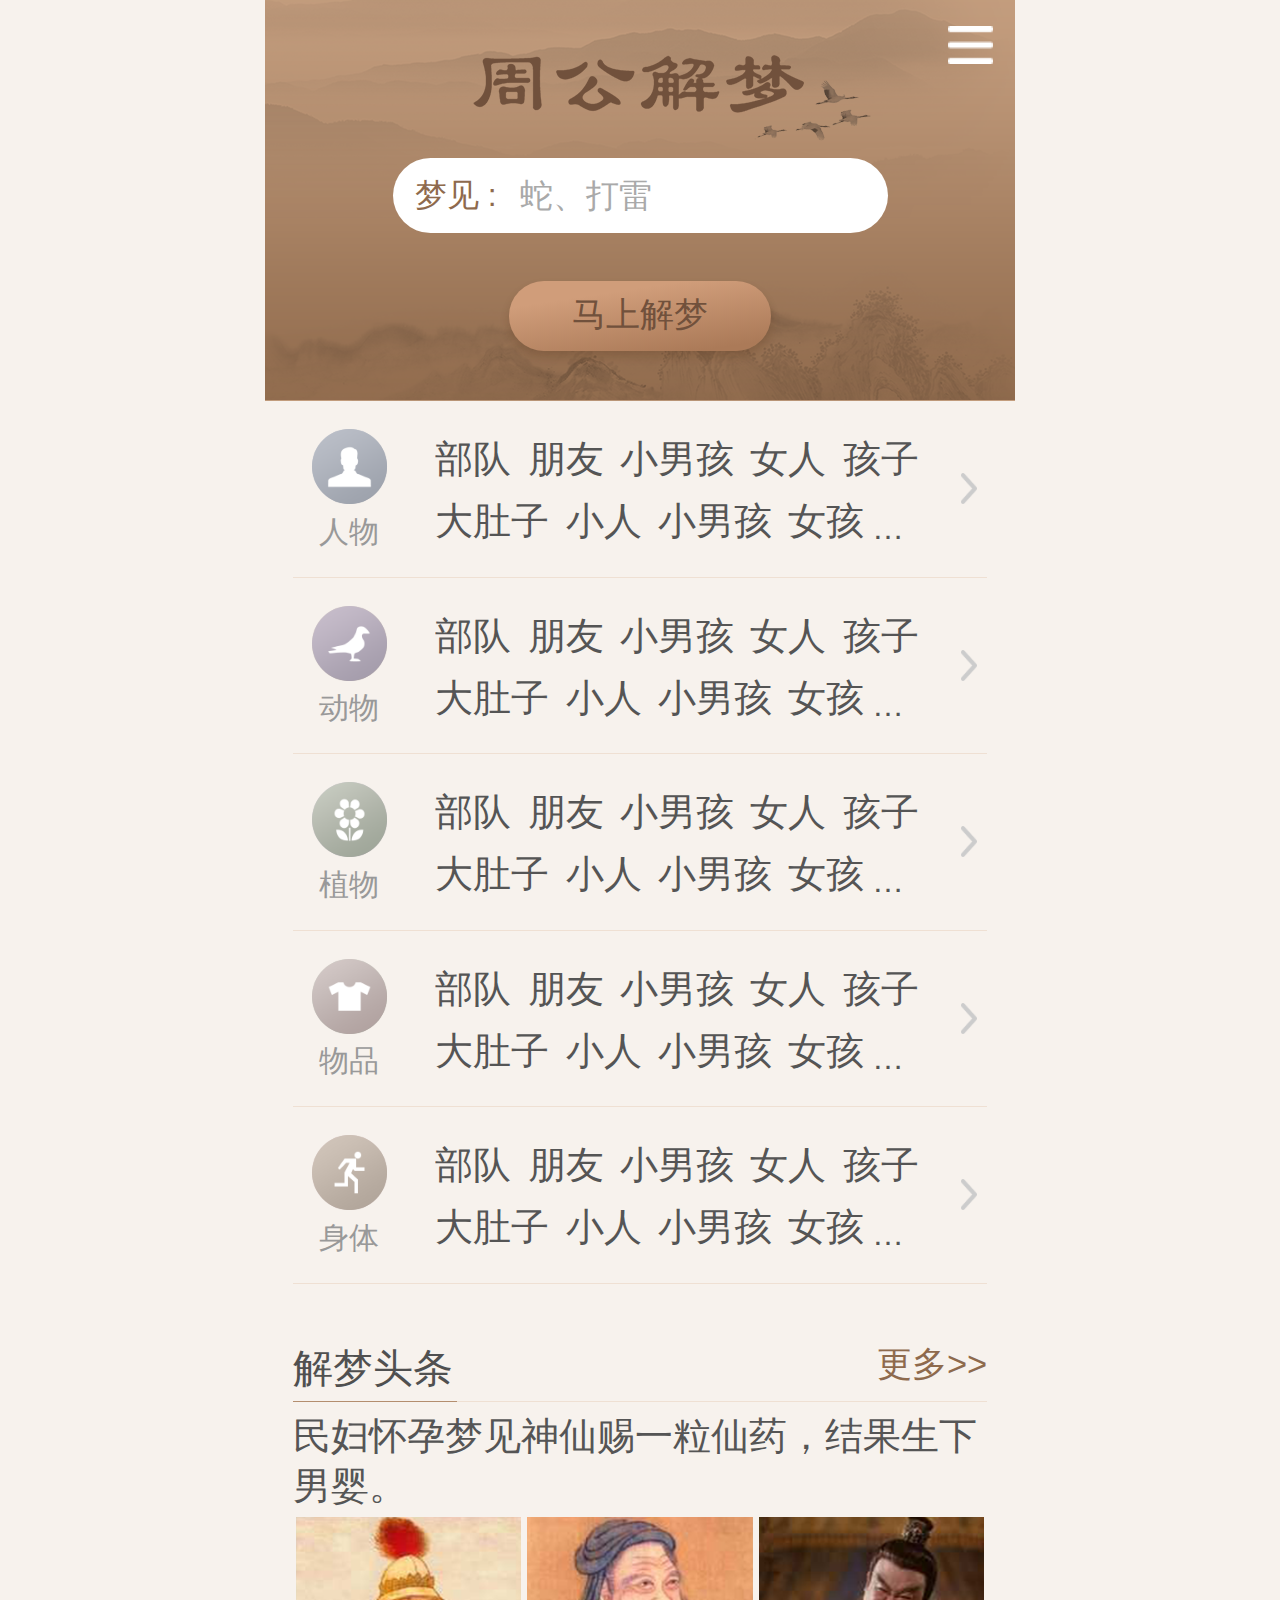
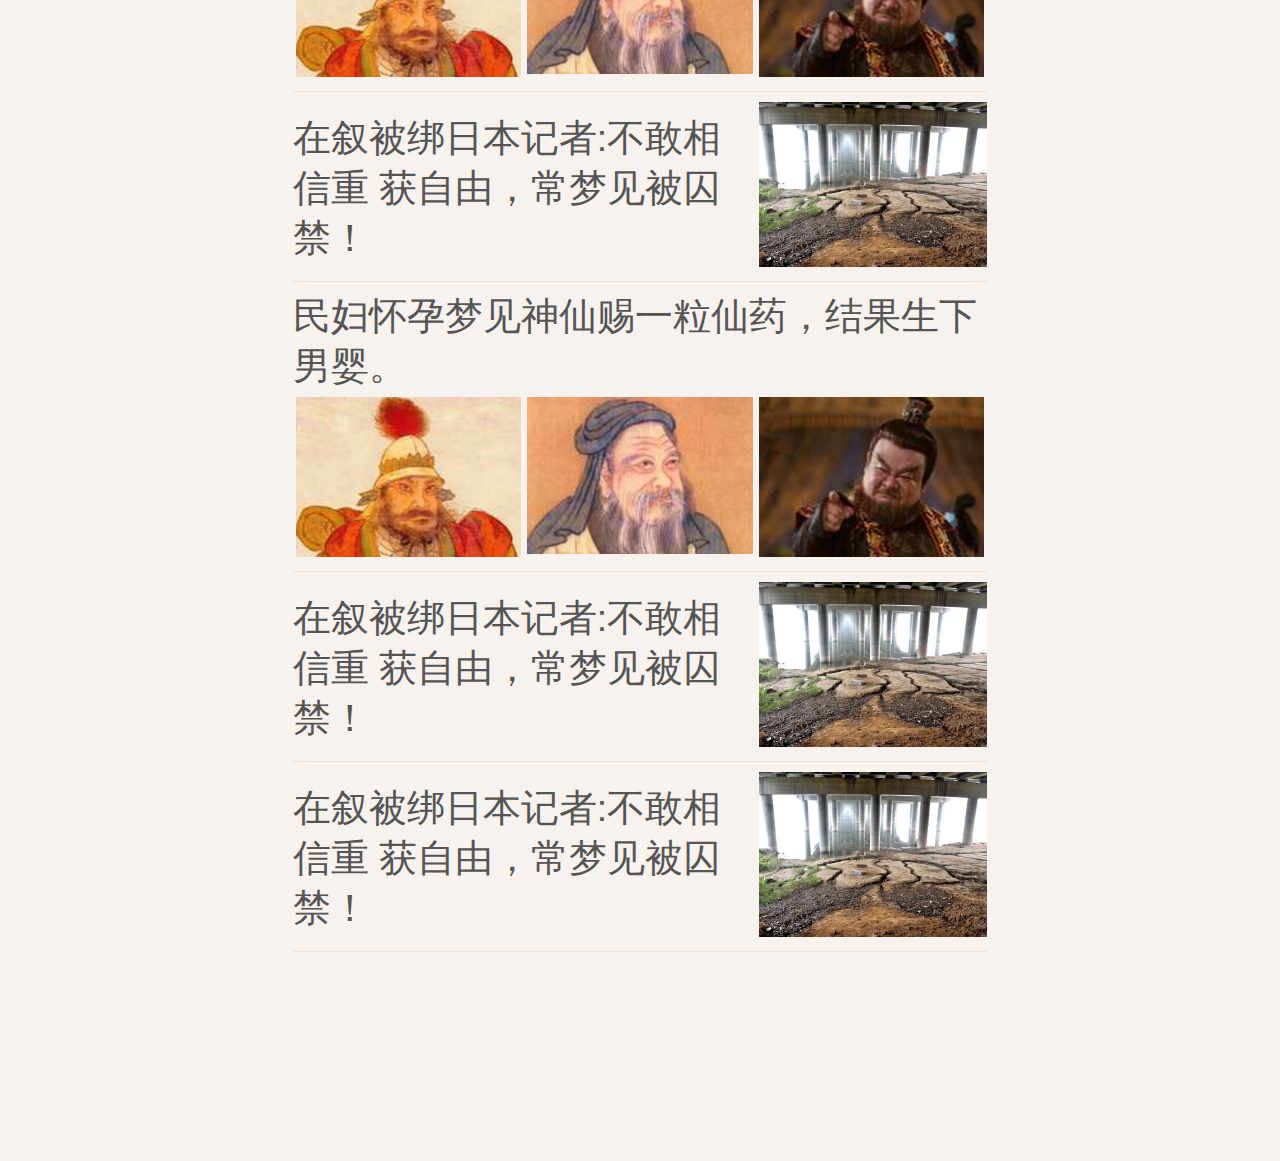
==== index.html @ 62288075 "解梦页面" ====
<!DOCTYPE html>
<html>
  <head>
    <meta charset="utf-8">
    <title>首页</title>
    <meta name="keywords" content="keyword1,keyword2,keyword3">
    <meta name="description" content="this is my page">
    <meta name="content-type" content="text/html; charset=UTF-8">
    <meta name="viewport" content="width=device-width, initial-scale=1.0, minimum-scale=1.0, user-scalable=no" />
	  <link rel="stylesheet" type="text/css" href="./css/index.css">

  </head>
  <body>
	<div class="wrapper">
    <header>
      <span><em></em></span>
    </header>
    <div class="mpart">
      <div class="tbox">
        <form action="">
          <div class="inpbox"><label>梦见 :</label>
            <div class="dream"><input type="text" class="is_must" placeholder="蛇、打雷" value=""></div>
          </div>
          <button class="submit">马上解梦</button>
        </form>
      </div>
    </div>
    <div class="jiemeng_list">
      <ul>
        <li>
          <a href="#" class="more"></a>
          <strong><a href="#"><em><i></i></em>人物</a></strong>
          <p>
            <a href="#">部队</a>
            <a href="#">朋友</a>
            <a href="#">小男孩</a>
            <a href="#">女人</a>
            <a href="#">孩子</a>
            <a href="#">大肚子</a>
            <a href="#">小人</a>
            <a href="#">小男孩</a>
            <a href="#">女孩</a>
            <a href="#">男朋友</a>
          </p>
        </li>
        <li>
          <a href="#" class="more"></a>
          <strong><a href="#"><em><i></i></em>动物</a></strong>
          <p>
            <a href="#">部队</a>
            <a href="#">朋友</a>
            <a href="#">小男孩</a>
            <a href="#">女人</a>
            <a href="#">孩子</a>
            <a href="#">大肚子</a>
            <a href="#">小人</a>
            <a href="#">小男孩</a>
            <a href="#">女孩</a>
            <a href="#">男朋友</a>
          </p>
        </li>
        <li>
          <a href="#" class="more"></a>
          <strong><a href="#"><em><i></i></em>植物</a></strong>
          <p>
            <a href="#">部队</a>
            <a href="#">朋友</a>
            <a href="#">小男孩</a>
            <a href="#">女人</a>
            <a href="#">孩子</a>
            <a href="#">大肚子</a>
            <a href="#">小人</a>
            <a href="#">小男孩</a>
            <a href="#">女孩</a>
            <a href="#">男朋友</a>
          </p>
        </li>
        <li>
          <a href="#" class="more"></a>
          <strong><a href="#"><em><i></i></em>物品</a></strong>
          <p>
            <a href="#">部队</a>
            <a href="#">朋友</a>
            <a href="#">小男孩</a>
            <a href="#">女人</a>
            <a href="#">孩子</a>
            <a href="#">大肚子</a>
            <a href="#">小人</a>
            <a href="#">小男孩</a>
            <a href="#">女孩</a>
            <a href="#">男朋友</a>
          </p>
        </li>
        <li>
          <a href="#" class="more"></a>
          <strong><a href="#"><em><i></i></em>身体</a></strong>
          <p>
            <a href="#">部队</a>
            <a href="#">朋友</a>
            <a href="#">小男孩</a>
            <a href="#">女人</a>
            <a href="#">孩子</a>
            <a href="#">大肚子</a>
            <a href="#">小人</a>
            <a href="#">小男孩</a>
            <a href="#">女孩</a>
            <a href="#">男朋友</a>
          </p>
        </li>
      </ul>
    </div>
    <div class="section-title">
      <h2 class="headline">
        <span class="headlineMore"><a href="#">更多>></a></span>解梦头条<span class="line"></span>
      </h2>
      <div class="headlineList">
        <p><a href="#">民妇怀孕梦见神仙赐一粒仙药，结果生下男婴。</a></p>
        <ul>
          <li><a href="#"><img src="./images/001.png" alt=""/></a></li>
          <li><a href="#"><img src="./images/002.png" alt=""/></a></li>
          <li><a href="#"><img src="./images/003.png" alt=""/></a></li>
        </ul>
      </div>
      <div class="headlineList adList">
         <dl>
           <dd><a href="#">在叙被绑日本记者:不敢相信重 获自由，常梦见被囚禁！</a></dd>
           <dt><a href="#"><img src="./images/000.png" alt=""/></a></dt>
         </dl>
      </div>
      <div class="headlineList">
        <p><a href="#">民妇怀孕梦见神仙赐一粒仙药，结果生下男婴。</a></p>
        <ul>
          <li><a href="#"><img src="./images/001.png" alt=""/></a></li>
          <li><a href="#"><img src="./images/002.png" alt=""/></a></li>
          <li><a href="#"><img src="./images/003.png" alt=""/></a></li>
        </ul>
      </div>
      <div class="headlineList adList">
        <dl>
          <dd><a href="#">在叙被绑日本记者:不敢相信重 获自由，常梦见被囚禁！</a></dd>
          <dt><a href="#"><img src="./images/000.png" alt=""/></a></dt>
        </dl>
      </div>
      <div class="headlineList adList">
        <dl>
          <dd><a href="#">在叙被绑日本记者:不敢相信重 获自由，常梦见被囚禁！</a></dd>
          <dt><a href="#"><img src="./images/000.png" alt=""/></a></dt>
        </dl>
      </div>
    </div>


	</div>
  </body>
  <script src="./js/jquery.js"></script>
  <script src="./js/public.js"></script>
</html>
---- css/index.css ----
﻿@import "./commer.css";
@import "./list.css";
.jiemeng_list {
  margin:0 0.37rem;
}
.jiemeng_list ul li{
  border-bottom: 1px solid #efe0d3;
  padding:0.37rem 0;
}
.jiemeng_list ul li a.more{
  float:right;
  background:url(../images/arrow.png) no-repeat center;
  background-size:0.208rem 0.417rem;
  display:inline-block;
  width:0.5rem;
  height:1.6rem;
  margin-top: 0;
}
.jiemeng_list ul li strong{
  font-size: 0.36rem;
  text-align: center;
  display:block;
  float:left;
  width:1.5rem;
  font-weight: normal;
}
.jiemeng_list ul li strong a{
  color:#999;
  display:block;
  font-size: 0.4rem;
}
.jiemeng_list ul li strong em {
  display:block;
  width:1rem;
  height:1rem;
  border-radius: 1rem;
  margin:0 auto 0.1rem;
}
.jiemeng_list ul li p{
  margin-left:1.9rem;
  line-height: 0.8rem;
  height:1.6rem;
  display: -webkit-box;
  -webkit-box-orient: vertical;
  -webkit-line-clamp:2;
  overflow: hidden;
}
.jiemeng_list ul li p a{
  display:inline-block;
  margin-right: 0.1rem;
  font-size: 0.5rem;
}
.jiemeng_list ul li:nth-child(5n+1) strong em{
  background: -webkit-gradient(linear, 126% 100%, 68% 0%, from(#818792), to(#b9bec8));
}
.jiemeng_list ul li:nth-child(5n+2) strong em{
  background: -webkit-gradient(linear,126% 100%, 68% 0%,from(#978A80),to(#d4c8bc));
}
.jiemeng_list ul li:nth-child(5n+3) strong em{
  background: -webkit-gradient(linear, 126% 100%, 68% 0%, from(#8A8494), to(#c9bfcd));
}
.jiemeng_list ul li:nth-child(5n+4) strong em{
  background: -webkit-gradient(linear, 126% 100%, 68% 0%, from(#858C7F), to(#c9cfc3));
}
.jiemeng_list ul li:nth-child(5n+5) strong em{
  background: -webkit-gradient(linear, 126% 100%, 68% 0%, from(#A38F8F), to(#d3bebc));
}
.jiemeng_list ul li strong em i{
  display:block;
  width: 1rem;
  height: 1rem;
}
.jiemeng_list ul li:nth-child(1) strong em i{
  background:url(../images/type/renwu.png) no-repeat 0 0;
  background-size: 1rem 1rem;
}
.jiemeng_list ul li:nth-child(2) strong em i{
  background:url(../images/type/dongwu.png) no-repeat 0 0;
  background-size: 1rem 1rem;
}
.jiemeng_list ul li:nth-child(3) strong em i{
  background:url(../images/type/zhiwu.png) no-repeat 0 0;
  background-size: 1rem 1rem;
}
.jiemeng_list ul li:nth-child(4) strong em i{
  background:url(../images/type/wupin.png) no-repeat 0 0;
  background-size: 1rem 1rem;
}
.jiemeng_list ul li:nth-child(5) strong em i{
  background:url(../images/type/shenti.png) no-repeat 0 0;
  background-size: 1rem 1rem;
}
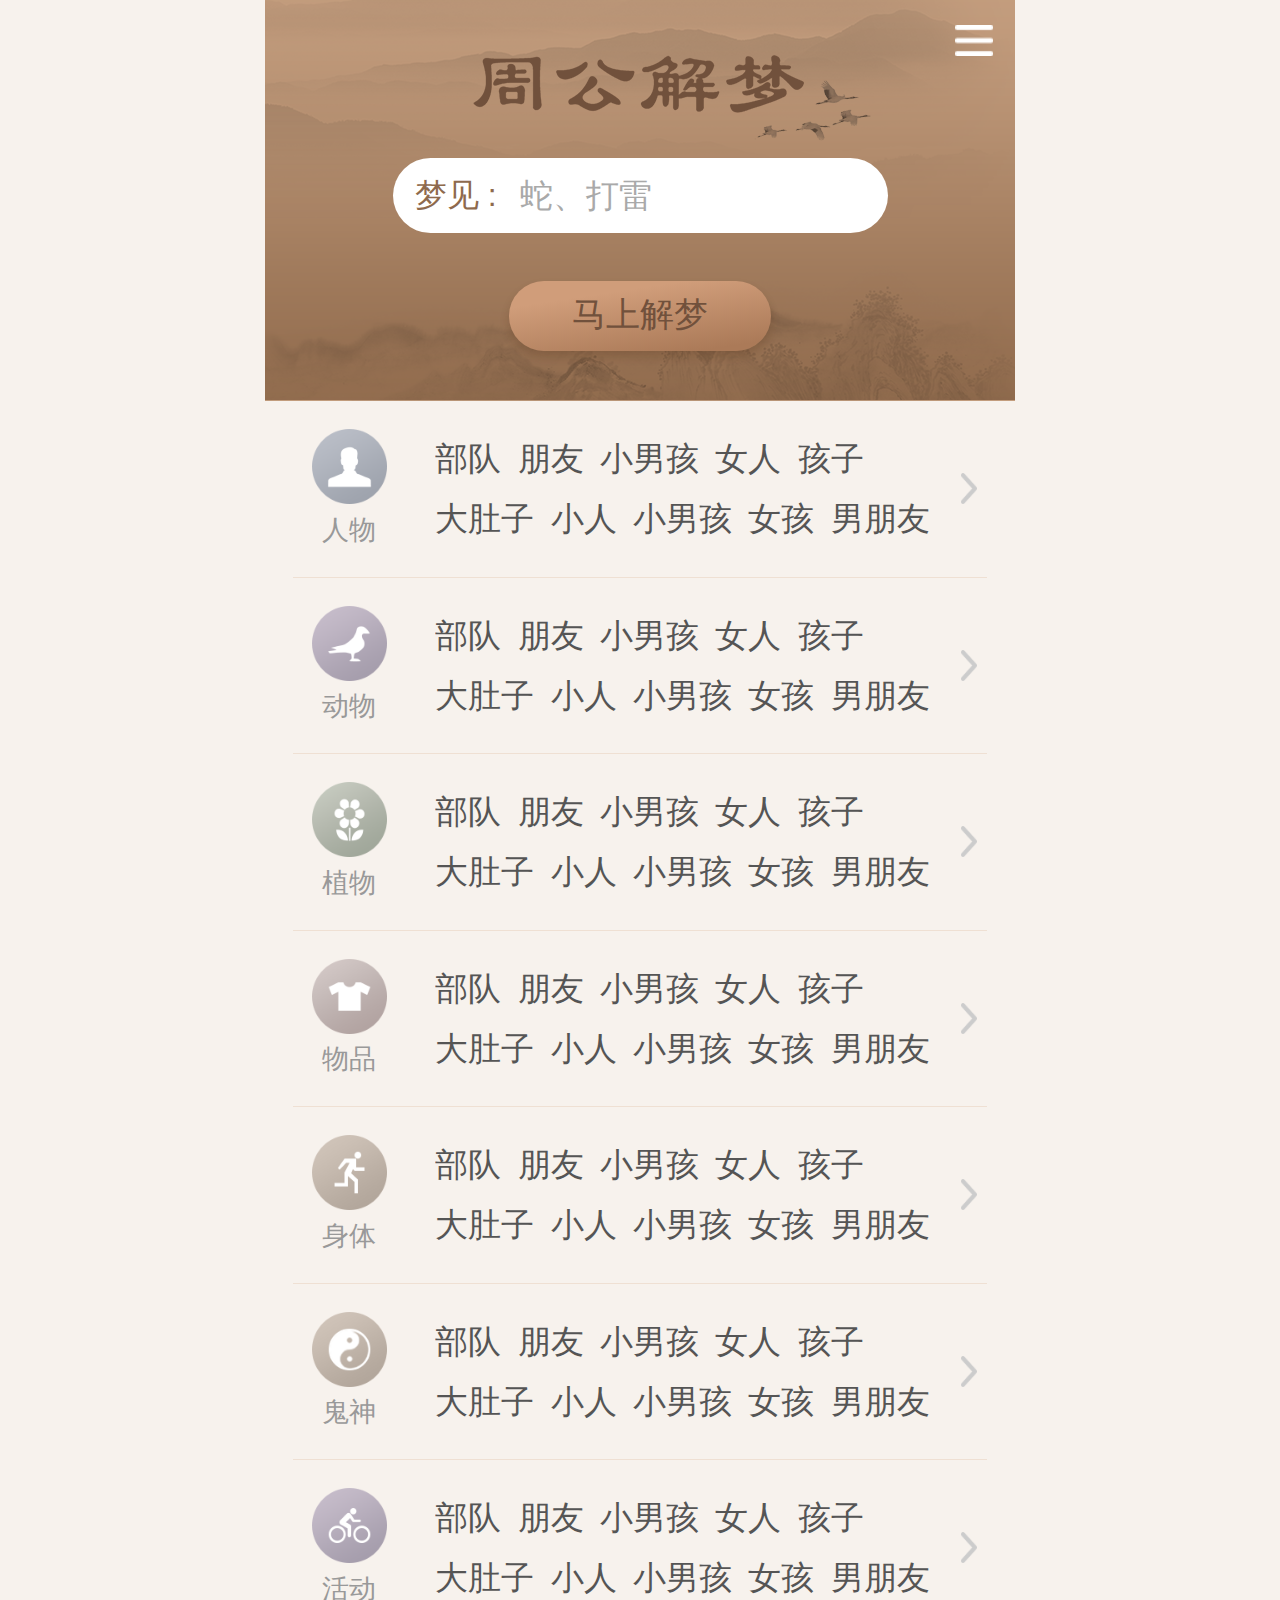
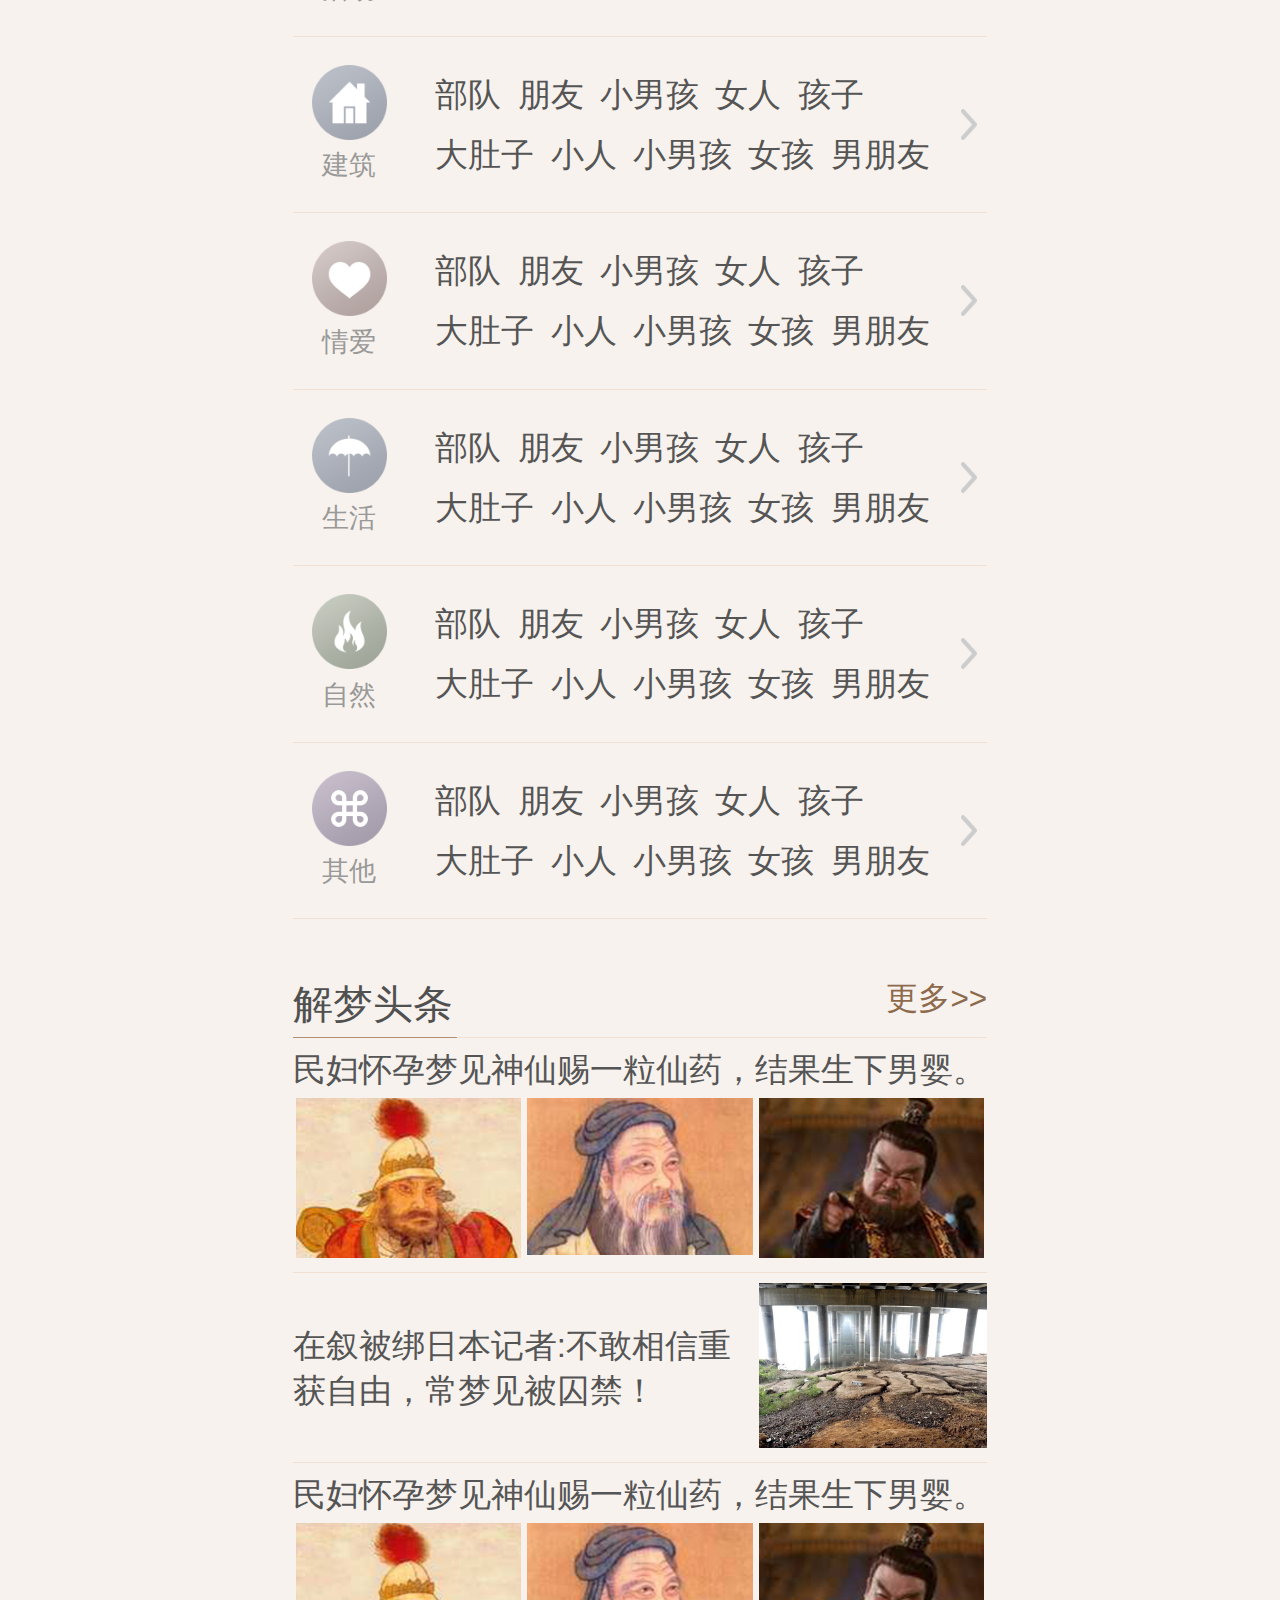
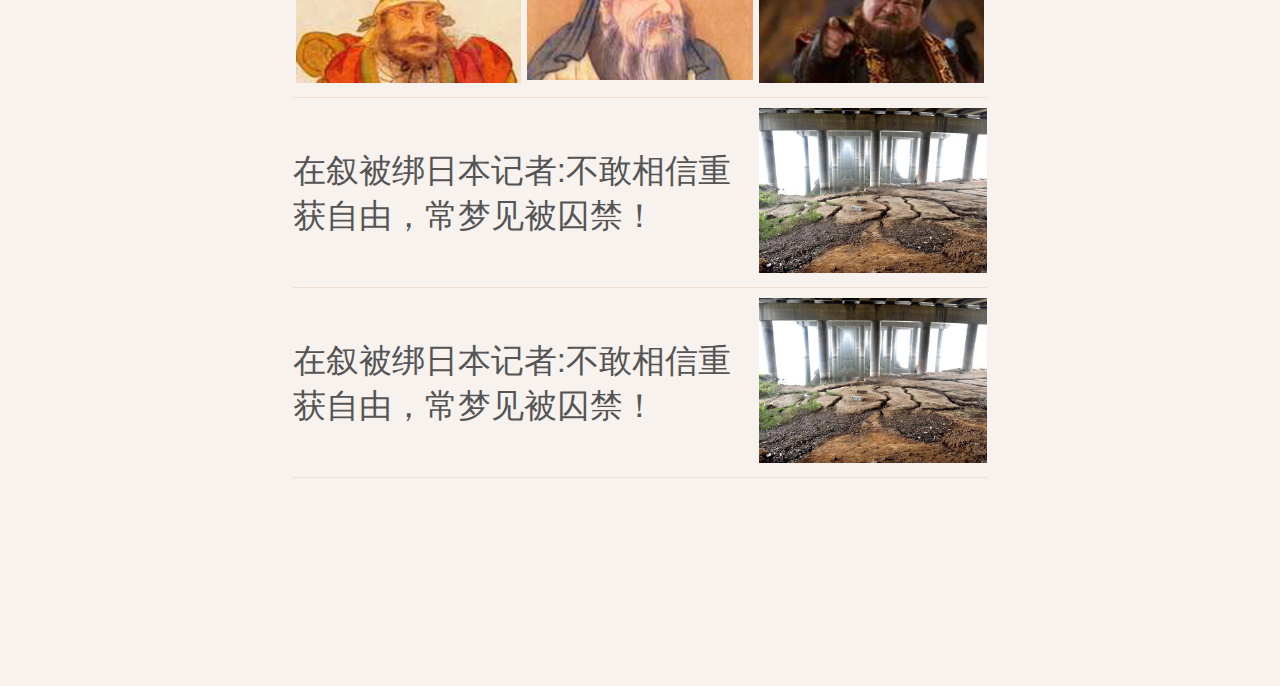
==== commit 642b9d1c: "样式优化" ====
--- a/index.html
+++ b/index.html
@@ -107,6 +107,118 @@
             <a href="#">男朋友</a>
           </p>
         </li>
+        <li>
+          <a href="#" class="more"></a>
+          <strong><a href="#"><em><i></i></em>鬼神</a></strong>
+          <p>
+            <a href="#">部队</a>
+            <a href="#">朋友</a>
+            <a href="#">小男孩</a>
+            <a href="#">女人</a>
+            <a href="#">孩子</a>
+            <a href="#">大肚子</a>
+            <a href="#">小人</a>
+            <a href="#">小男孩</a>
+            <a href="#">女孩</a>
+            <a href="#">男朋友</a>
+          </p>
+        </li>
+        <li>
+          <a href="#" class="more"></a>
+          <strong><a href="#"><em><i></i></em>活动</a></strong>
+          <p>
+            <a href="#">部队</a>
+            <a href="#">朋友</a>
+            <a href="#">小男孩</a>
+            <a href="#">女人</a>
+            <a href="#">孩子</a>
+            <a href="#">大肚子</a>
+            <a href="#">小人</a>
+            <a href="#">小男孩</a>
+            <a href="#">女孩</a>
+            <a href="#">男朋友</a>
+          </p>
+        </li>
+        <li>
+          <a href="#" class="more"></a>
+          <strong><a href="#"><em><i></i></em>建筑</a></strong>
+          <p>
+            <a href="#">部队</a>
+            <a href="#">朋友</a>
+            <a href="#">小男孩</a>
+            <a href="#">女人</a>
+            <a href="#">孩子</a>
+            <a href="#">大肚子</a>
+            <a href="#">小人</a>
+            <a href="#">小男孩</a>
+            <a href="#">女孩</a>
+            <a href="#">男朋友</a>
+          </p>
+        </li>
+        <li>
+          <a href="#" class="more"></a>
+          <strong><a href="#"><em><i></i></em>情爱</a></strong>
+          <p>
+            <a href="#">部队</a>
+            <a href="#">朋友</a>
+            <a href="#">小男孩</a>
+            <a href="#">女人</a>
+            <a href="#">孩子</a>
+            <a href="#">大肚子</a>
+            <a href="#">小人</a>
+            <a href="#">小男孩</a>
+            <a href="#">女孩</a>
+            <a href="#">男朋友</a>
+          </p>
+        </li>
+        <li>
+          <a href="#" class="more"></a>
+          <strong><a href="#"><em><i></i></em>生活</a></strong>
+          <p>
+            <a href="#">部队</a>
+            <a href="#">朋友</a>
+            <a href="#">小男孩</a>
+            <a href="#">女人</a>
+            <a href="#">孩子</a>
+            <a href="#">大肚子</a>
+            <a href="#">小人</a>
+            <a href="#">小男孩</a>
+            <a href="#">女孩</a>
+            <a href="#">男朋友</a>
+          </p>
+        </li>
+        <li>
+          <a href="#" class="more"></a>
+          <strong><a href="#"><em><i></i></em>自然</a></strong>
+          <p>
+            <a href="#">部队</a>
+            <a href="#">朋友</a>
+            <a href="#">小男孩</a>
+            <a href="#">女人</a>
+            <a href="#">孩子</a>
+            <a href="#">大肚子</a>
+            <a href="#">小人</a>
+            <a href="#">小男孩</a>
+            <a href="#">女孩</a>
+            <a href="#">男朋友</a>
+          </p>
+        </li>
+        <li>
+          <a href="#" class="more"></a>
+          <strong><a href="#"><em><i></i></em>其他</a></strong>
+          <p>
+            <a href="#">部队</a>
+            <a href="#">朋友</a>
+            <a href="#">小男孩</a>
+            <a href="#">女人</a>
+            <a href="#">孩子</a>
+            <a href="#">大肚子</a>
+            <a href="#">小人</a>
+            <a href="#">小男孩</a>
+            <a href="#">女孩</a>
+            <a href="#">男朋友</a>
+          </p>
+        </li>
       </ul>
     </div>
     <div class="section-title">
--- a/css/index.css
+++ b/css/index.css
@@ -27,7 +27,7 @@
 .jiemeng_list ul li strong a{
   color:#999;
   display:block;
-  font-size: 0.4rem;
+  font-size: 0.36rem;
 }
 .jiemeng_list ul li strong em {
   display:block;
@@ -48,23 +48,23 @@
 .jiemeng_list ul li p a{
   display:inline-block;
   margin-right: 0.1rem;
-  font-size: 0.5rem;
+  font-size: 0.44rem;
 }
-.jiemeng_list ul li:nth-child(5n+1) strong em{
-  background: -webkit-gradient(linear, 126% 100%, 68% 0%, from(#818792), to(#b9bec8));
-}
-.jiemeng_list ul li:nth-child(5n+2) strong em{
-  background: -webkit-gradient(linear,126% 100%, 68% 0%,from(#978A80),to(#d4c8bc));
-}
-.jiemeng_list ul li:nth-child(5n+3) strong em{
-  background: -webkit-gradient(linear, 126% 100%, 68% 0%, from(#8A8494), to(#c9bfcd));
-}
-.jiemeng_list ul li:nth-child(5n+4) strong em{
-  background: -webkit-gradient(linear, 126% 100%, 68% 0%, from(#858C7F), to(#c9cfc3));
-}
-.jiemeng_list ul li:nth-child(5n+5) strong em{
-  background: -webkit-gradient(linear, 126% 100%, 68% 0%, from(#A38F8F), to(#d3bebc));
-}
+/*.jiemeng_list ul li:nth-child(5n+1) strong em{*/
+  /*background: -webkit-gradient(linear, 126% 100%, 68% 0%, from(#818792), to(#b9bec8));*/
+/*}*/
+/*.jiemeng_list ul li:nth-child(5n+2) strong em{*/
+  /*background: -webkit-gradient(linear,126% 100%, 68% 0%,from(#978A80),to(#d4c8bc));*/
+/*}*/
+/*.jiemeng_list ul li:nth-child(5n+3) strong em{*/
+  /*background: -webkit-gradient(linear, 126% 100%, 68% 0%, from(#8A8494), to(#c9bfcd));*/
+/*}*/
+/*.jiemeng_list ul li:nth-child(5n+4) strong em{*/
+  /*background: -webkit-gradient(linear, 126% 100%, 68% 0%, from(#858C7F), to(#c9cfc3));*/
+/*}*/
+/*.jiemeng_list ul li:nth-child(5n+5) strong em{*/
+  /*background: -webkit-gradient(linear, 126% 100%, 68% 0%, from(#A38F8F), to(#d3bebc));*/
+/*}*/
 .jiemeng_list ul li strong em i{
   display:block;
   width: 1rem;
@@ -90,4 +90,31 @@
   background:url(../images/type/shenti.png) no-repeat 0 0;
   background-size: 1rem 1rem;
 }
-
+.jiemeng_list ul li:nth-child(6) strong em i{
+  background:url(../images/type/guishen.png) no-repeat 0 0;
+  background-size: 1rem 1rem;
+}
+.jiemeng_list ul li:nth-child(7) strong em i{
+  background:url(../images/type/huodong.png) no-repeat 0 0;
+  background-size: 1rem 1rem;
+}
+.jiemeng_list ul li:nth-child(8) strong em i{
+  background:url(../images/type/jianzhu.png) no-repeat 0 0;
+  background-size: 1rem 1rem;
+}
+.jiemeng_list ul li:nth-child(9) strong em i{
+  background:url(../images/type/qingai.png) no-repeat 0 0;
+  background-size: 1rem 1rem;
+}
+.jiemeng_list ul li:nth-child(10) strong em i{
+  background:url(../images/type/shenghuo.png) no-repeat 0 0;
+  background-size: 1rem 1rem;
+}
+.jiemeng_list ul li:nth-child(11) strong em i{
+  background:url(../images/type/ziran.png) no-repeat 0 0;
+  background-size: 1rem 1rem;
+}
+.jiemeng_list ul li:nth-child(12) strong em i{
+  background:url(../images/type/qita.png) no-repeat 0 0;
+  background-size: 1rem 1rem;
+}
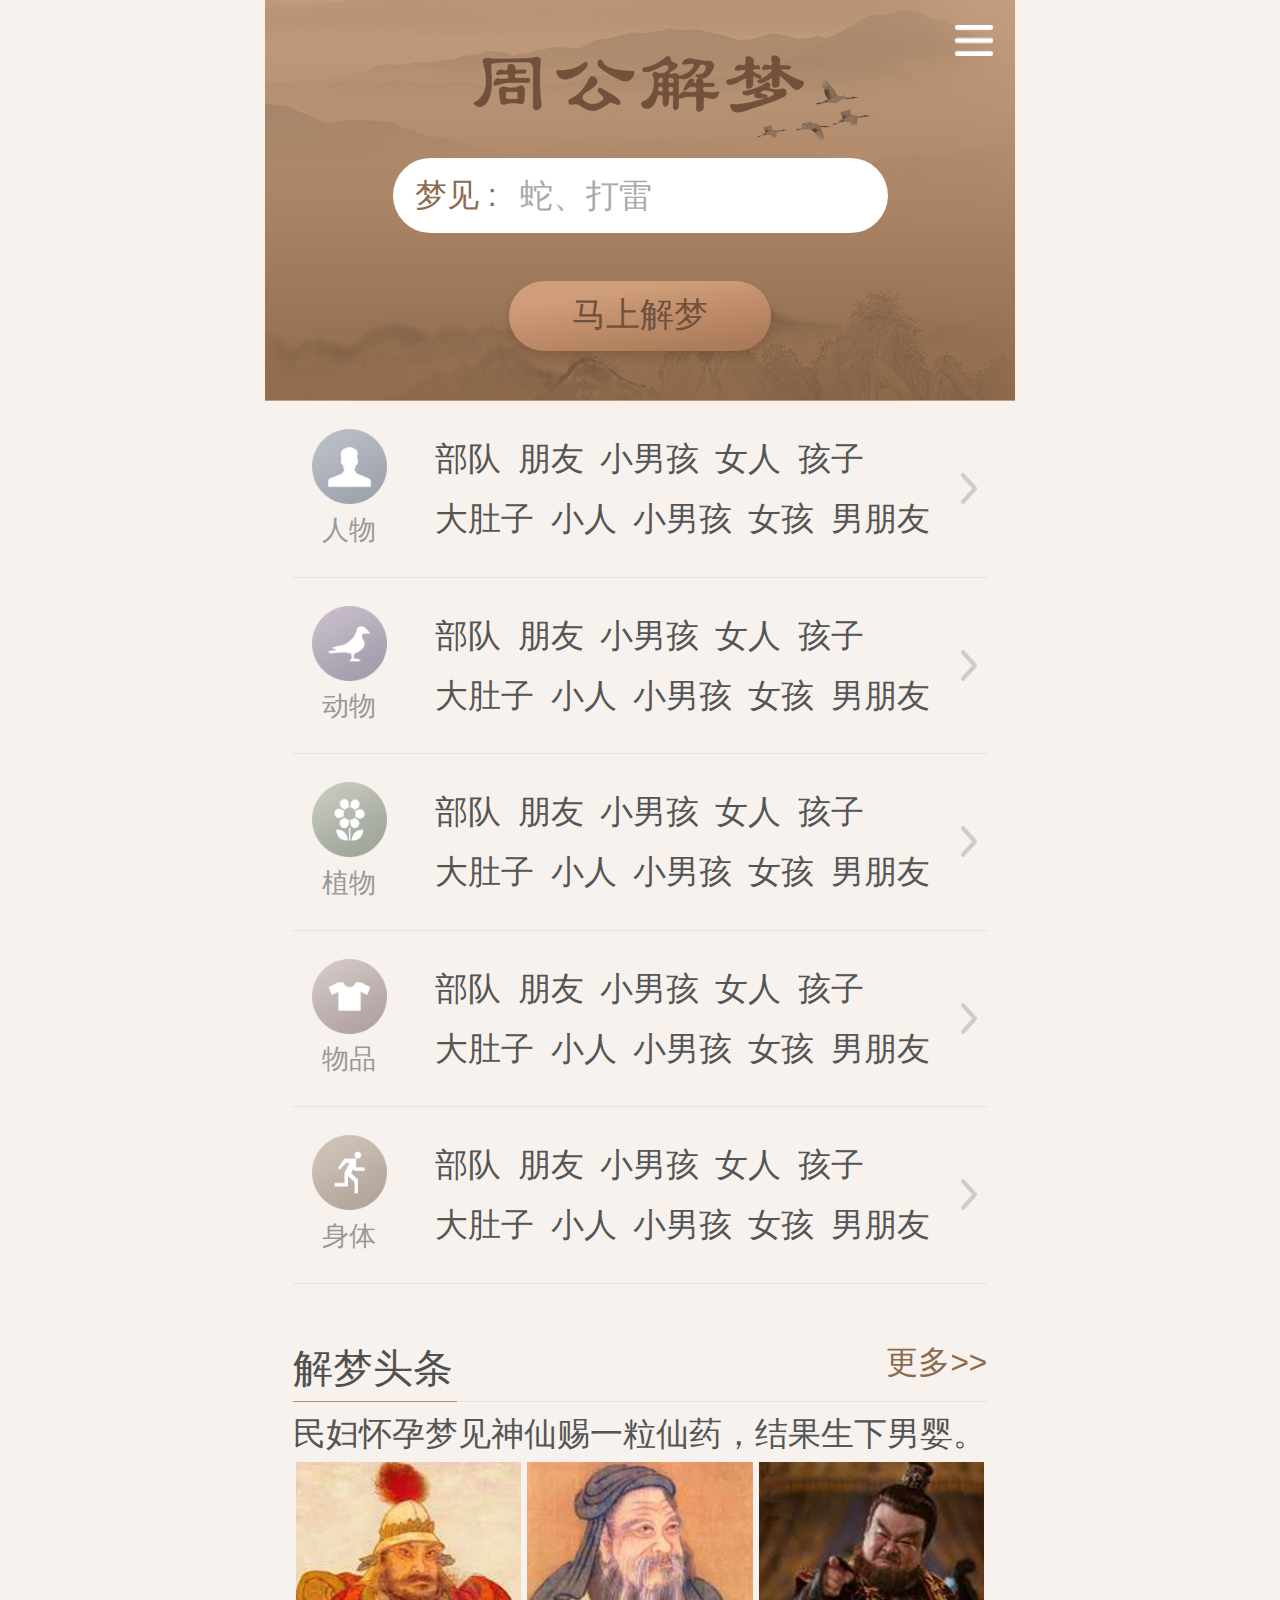
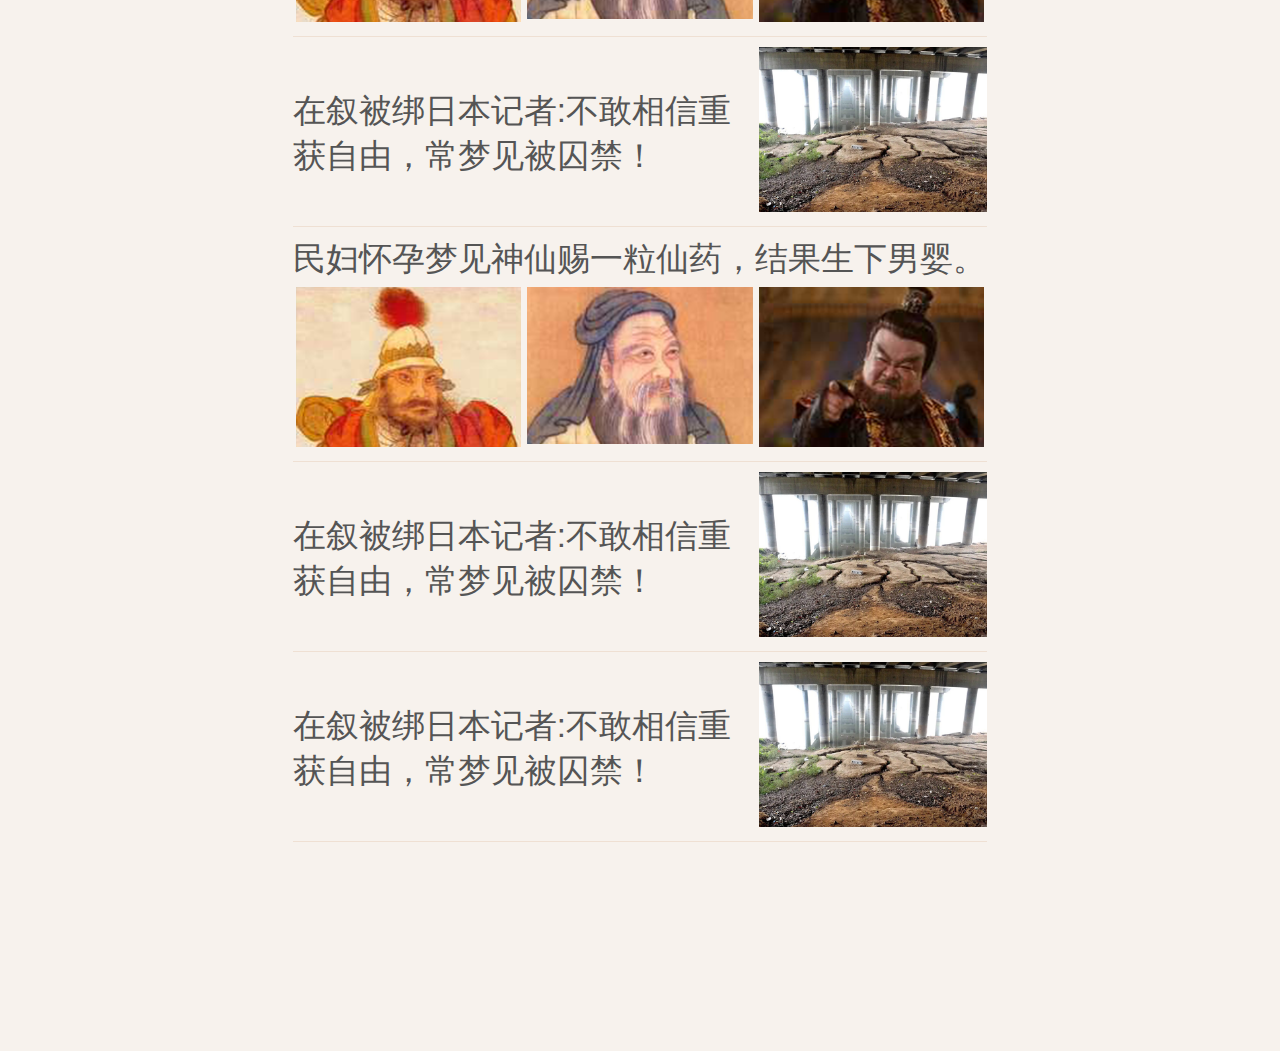
==== commit 56b8788f: "index" ====
--- a/index.html
+++ b/index.html
@@ -7,7 +7,7 @@
     <meta name="description" content="this is my page">
     <meta name="content-type" content="text/html; charset=UTF-8">
     <meta name="viewport" content="width=device-width, initial-scale=1.0, minimum-scale=1.0, user-scalable=no" />
-	  <link rel="stylesheet" type="text/css" href="./css/index.css">
+    <link rel="stylesheet" type="text/css" href="./css/index.css">
 
   </head>
   <body>
@@ -107,118 +107,6 @@
             <a href="#">男朋友</a>
           </p>
         </li>
-        <li>
-          <a href="#" class="more"></a>
-          <strong><a href="#"><em><i></i></em>鬼神</a></strong>
-          <p>
-            <a href="#">部队</a>
-            <a href="#">朋友</a>
-            <a href="#">小男孩</a>
-            <a href="#">女人</a>
-            <a href="#">孩子</a>
-            <a href="#">大肚子</a>
-            <a href="#">小人</a>
-            <a href="#">小男孩</a>
-            <a href="#">女孩</a>
-            <a href="#">男朋友</a>
-          </p>
-        </li>
-        <li>
-          <a href="#" class="more"></a>
-          <strong><a href="#"><em><i></i></em>活动</a></strong>
-          <p>
-            <a href="#">部队</a>
-            <a href="#">朋友</a>
-            <a href="#">小男孩</a>
-            <a href="#">女人</a>
-            <a href="#">孩子</a>
-            <a href="#">大肚子</a>
-            <a href="#">小人</a>
-            <a href="#">小男孩</a>
-            <a href="#">女孩</a>
-            <a href="#">男朋友</a>
-          </p>
-        </li>
-        <li>
-          <a href="#" class="more"></a>
-          <strong><a href="#"><em><i></i></em>建筑</a></strong>
-          <p>
-            <a href="#">部队</a>
-            <a href="#">朋友</a>
-            <a href="#">小男孩</a>
-            <a href="#">女人</a>
-            <a href="#">孩子</a>
-            <a href="#">大肚子</a>
-            <a href="#">小人</a>
-            <a href="#">小男孩</a>
-            <a href="#">女孩</a>
-            <a href="#">男朋友</a>
-          </p>
-        </li>
-        <li>
-          <a href="#" class="more"></a>
-          <strong><a href="#"><em><i></i></em>情爱</a></strong>
-          <p>
-            <a href="#">部队</a>
-            <a href="#">朋友</a>
-            <a href="#">小男孩</a>
-            <a href="#">女人</a>
-            <a href="#">孩子</a>
-            <a href="#">大肚子</a>
-            <a href="#">小人</a>
-            <a href="#">小男孩</a>
-            <a href="#">女孩</a>
-            <a href="#">男朋友</a>
-          </p>
-        </li>
-        <li>
-          <a href="#" class="more"></a>
-          <strong><a href="#"><em><i></i></em>生活</a></strong>
-          <p>
-            <a href="#">部队</a>
-            <a href="#">朋友</a>
-            <a href="#">小男孩</a>
-            <a href="#">女人</a>
-            <a href="#">孩子</a>
-            <a href="#">大肚子</a>
-            <a href="#">小人</a>
-            <a href="#">小男孩</a>
-            <a href="#">女孩</a>
-            <a href="#">男朋友</a>
-          </p>
-        </li>
-        <li>
-          <a href="#" class="more"></a>
-          <strong><a href="#"><em><i></i></em>自然</a></strong>
-          <p>
-            <a href="#">部队</a>
-            <a href="#">朋友</a>
-            <a href="#">小男孩</a>
-            <a href="#">女人</a>
-            <a href="#">孩子</a>
-            <a href="#">大肚子</a>
-            <a href="#">小人</a>
-            <a href="#">小男孩</a>
-            <a href="#">女孩</a>
-            <a href="#">男朋友</a>
-          </p>
-        </li>
-        <li>
-          <a href="#" class="more"></a>
-          <strong><a href="#"><em><i></i></em>其他</a></strong>
-          <p>
-            <a href="#">部队</a>
-            <a href="#">朋友</a>
-            <a href="#">小男孩</a>
-            <a href="#">女人</a>
-            <a href="#">孩子</a>
-            <a href="#">大肚子</a>
-            <a href="#">小人</a>
-            <a href="#">小男孩</a>
-            <a href="#">女孩</a>
-            <a href="#">男朋友</a>
-          </p>
-        </li>
       </ul>
     </div>
     <div class="section-title">
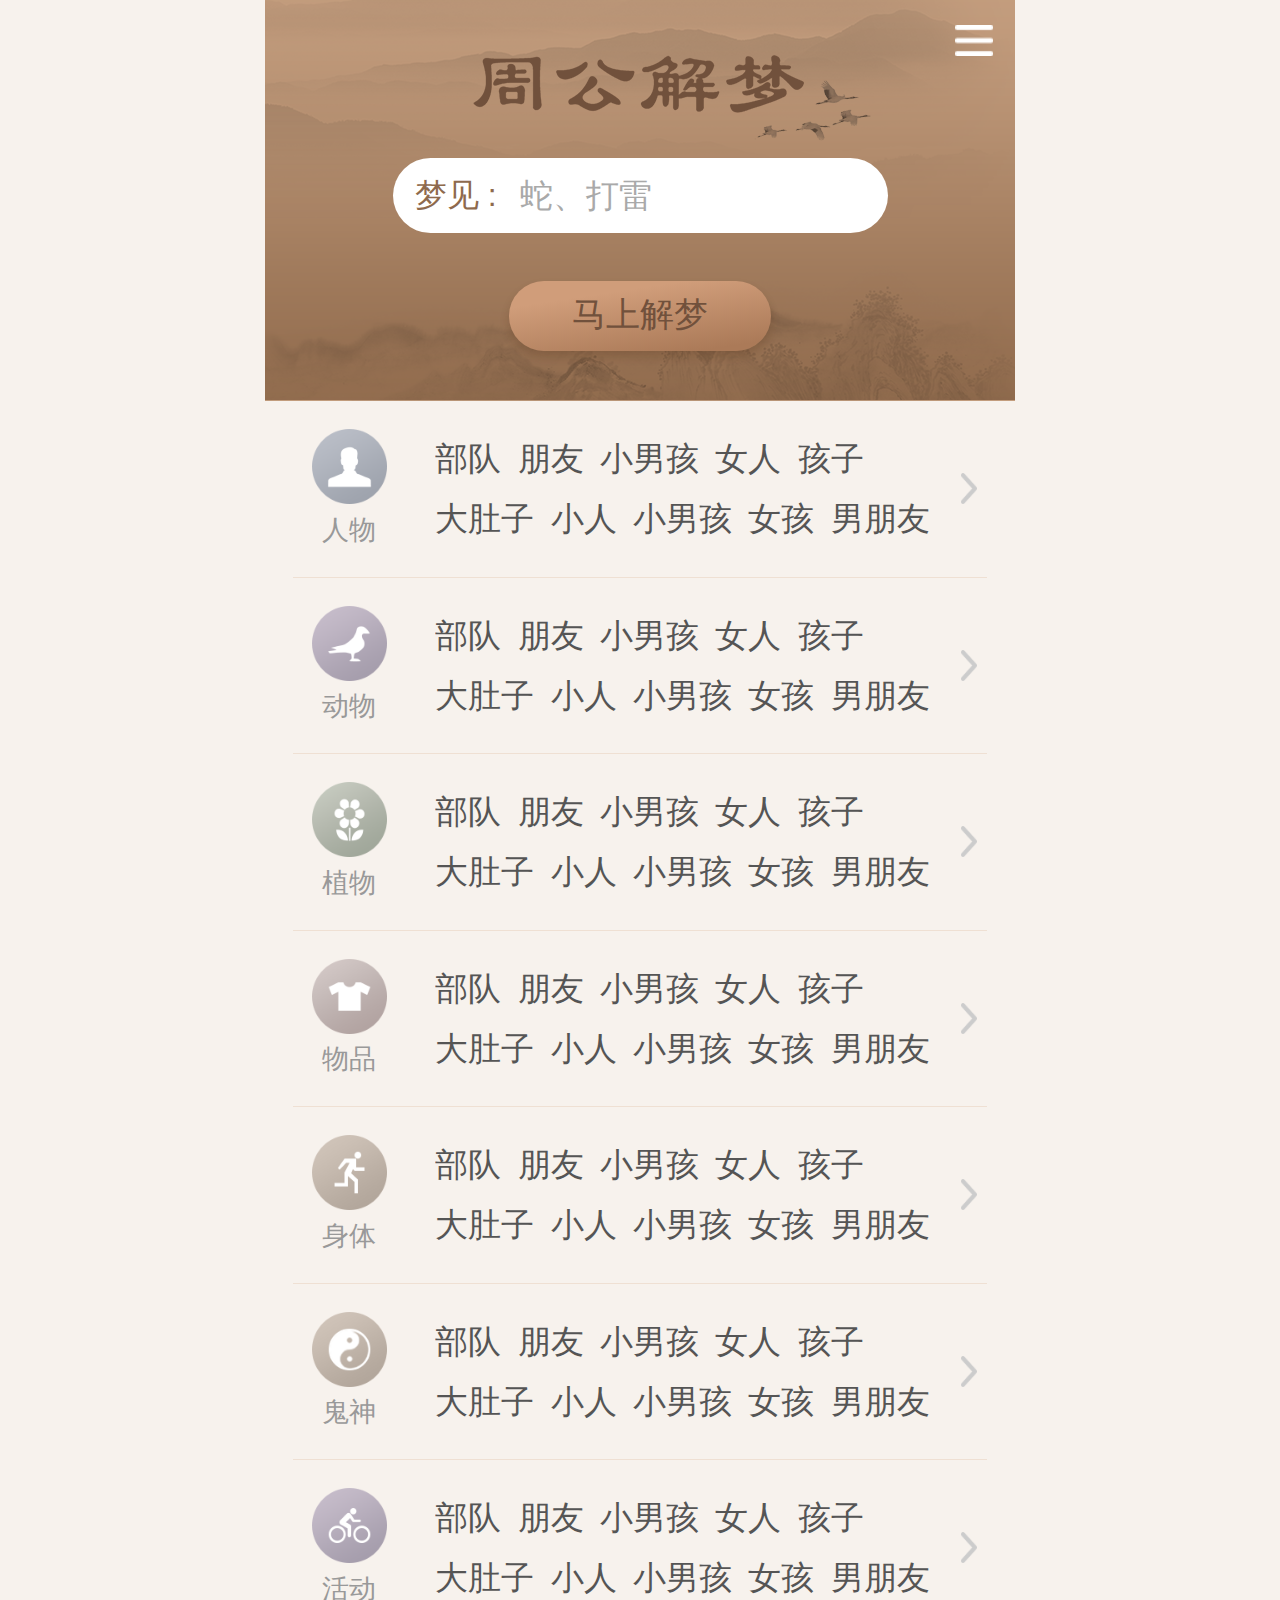
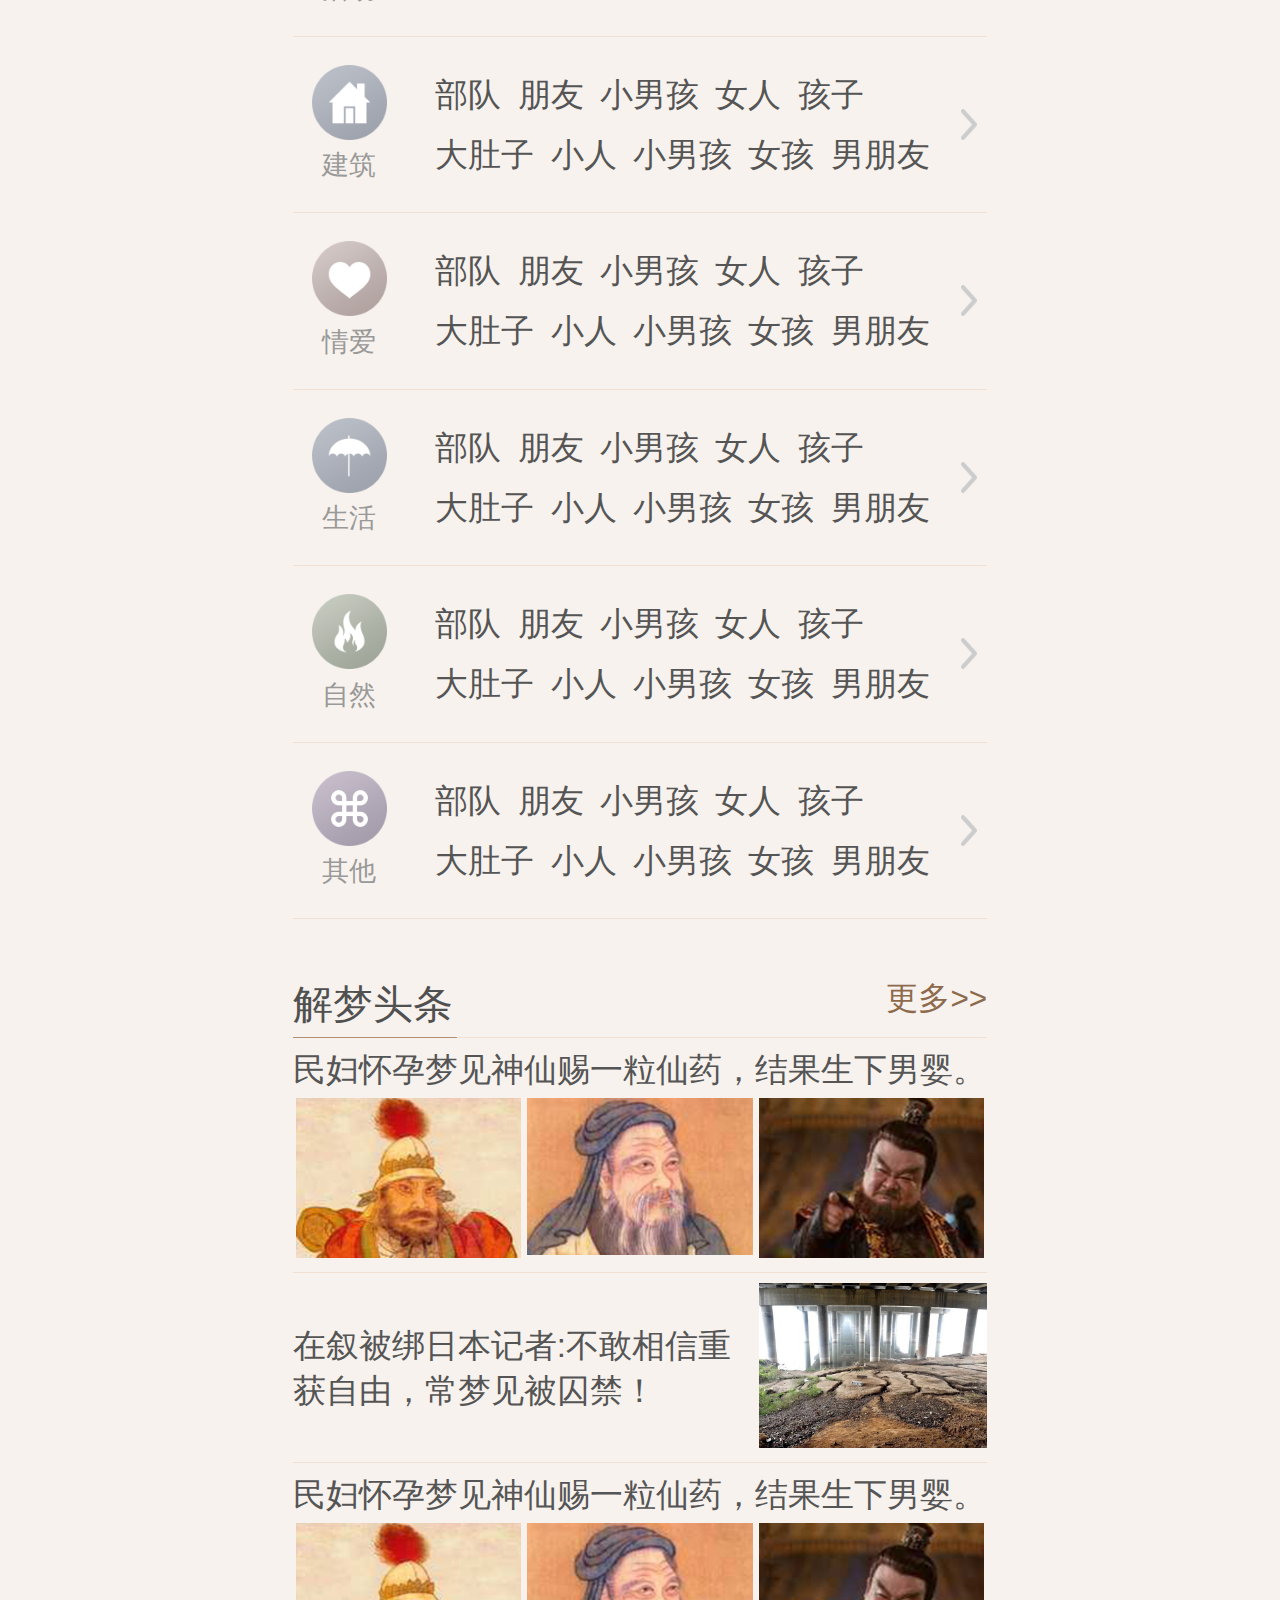
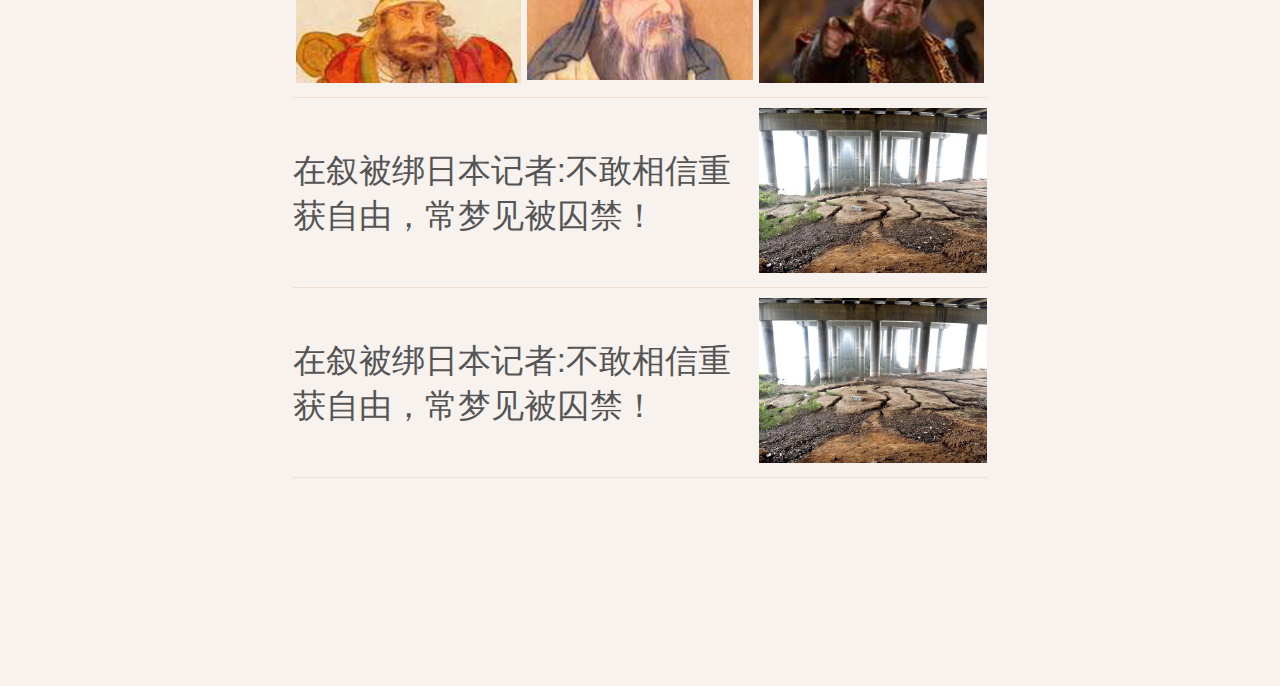
==== commit 8f634b08: "Merge remote-tracking branch 'origin/master'" ====
--- a/index.html
+++ b/index.html
@@ -107,6 +107,118 @@
             <a href="#">男朋友</a>
           </p>
         </li>
+        <li>
+          <a href="#" class="more"></a>
+          <strong><a href="#"><em><i></i></em>鬼神</a></strong>
+          <p>
+            <a href="#">部队</a>
+            <a href="#">朋友</a>
+            <a href="#">小男孩</a>
+            <a href="#">女人</a>
+            <a href="#">孩子</a>
+            <a href="#">大肚子</a>
+            <a href="#">小人</a>
+            <a href="#">小男孩</a>
+            <a href="#">女孩</a>
+            <a href="#">男朋友</a>
+          </p>
+        </li>
+        <li>
+          <a href="#" class="more"></a>
+          <strong><a href="#"><em><i></i></em>活动</a></strong>
+          <p>
+            <a href="#">部队</a>
+            <a href="#">朋友</a>
+            <a href="#">小男孩</a>
+            <a href="#">女人</a>
+            <a href="#">孩子</a>
+            <a href="#">大肚子</a>
+            <a href="#">小人</a>
+            <a href="#">小男孩</a>
+            <a href="#">女孩</a>
+            <a href="#">男朋友</a>
+          </p>
+        </li>
+        <li>
+          <a href="#" class="more"></a>
+          <strong><a href="#"><em><i></i></em>建筑</a></strong>
+          <p>
+            <a href="#">部队</a>
+            <a href="#">朋友</a>
+            <a href="#">小男孩</a>
+            <a href="#">女人</a>
+            <a href="#">孩子</a>
+            <a href="#">大肚子</a>
+            <a href="#">小人</a>
+            <a href="#">小男孩</a>
+            <a href="#">女孩</a>
+            <a href="#">男朋友</a>
+          </p>
+        </li>
+        <li>
+          <a href="#" class="more"></a>
+          <strong><a href="#"><em><i></i></em>情爱</a></strong>
+          <p>
+            <a href="#">部队</a>
+            <a href="#">朋友</a>
+            <a href="#">小男孩</a>
+            <a href="#">女人</a>
+            <a href="#">孩子</a>
+            <a href="#">大肚子</a>
+            <a href="#">小人</a>
+            <a href="#">小男孩</a>
+            <a href="#">女孩</a>
+            <a href="#">男朋友</a>
+          </p>
+        </li>
+        <li>
+          <a href="#" class="more"></a>
+          <strong><a href="#"><em><i></i></em>生活</a></strong>
+          <p>
+            <a href="#">部队</a>
+            <a href="#">朋友</a>
+            <a href="#">小男孩</a>
+            <a href="#">女人</a>
+            <a href="#">孩子</a>
+            <a href="#">大肚子</a>
+            <a href="#">小人</a>
+            <a href="#">小男孩</a>
+            <a href="#">女孩</a>
+            <a href="#">男朋友</a>
+          </p>
+        </li>
+        <li>
+          <a href="#" class="more"></a>
+          <strong><a href="#"><em><i></i></em>自然</a></strong>
+          <p>
+            <a href="#">部队</a>
+            <a href="#">朋友</a>
+            <a href="#">小男孩</a>
+            <a href="#">女人</a>
+            <a href="#">孩子</a>
+            <a href="#">大肚子</a>
+            <a href="#">小人</a>
+            <a href="#">小男孩</a>
+            <a href="#">女孩</a>
+            <a href="#">男朋友</a>
+          </p>
+        </li>
+        <li>
+          <a href="#" class="more"></a>
+          <strong><a href="#"><em><i></i></em>其他</a></strong>
+          <p>
+            <a href="#">部队</a>
+            <a href="#">朋友</a>
+            <a href="#">小男孩</a>
+            <a href="#">女人</a>
+            <a href="#">孩子</a>
+            <a href="#">大肚子</a>
+            <a href="#">小人</a>
+            <a href="#">小男孩</a>
+            <a href="#">女孩</a>
+            <a href="#">男朋友</a>
+          </p>
+        </li>
       </ul>
     </div>
     <div class="section-title">
